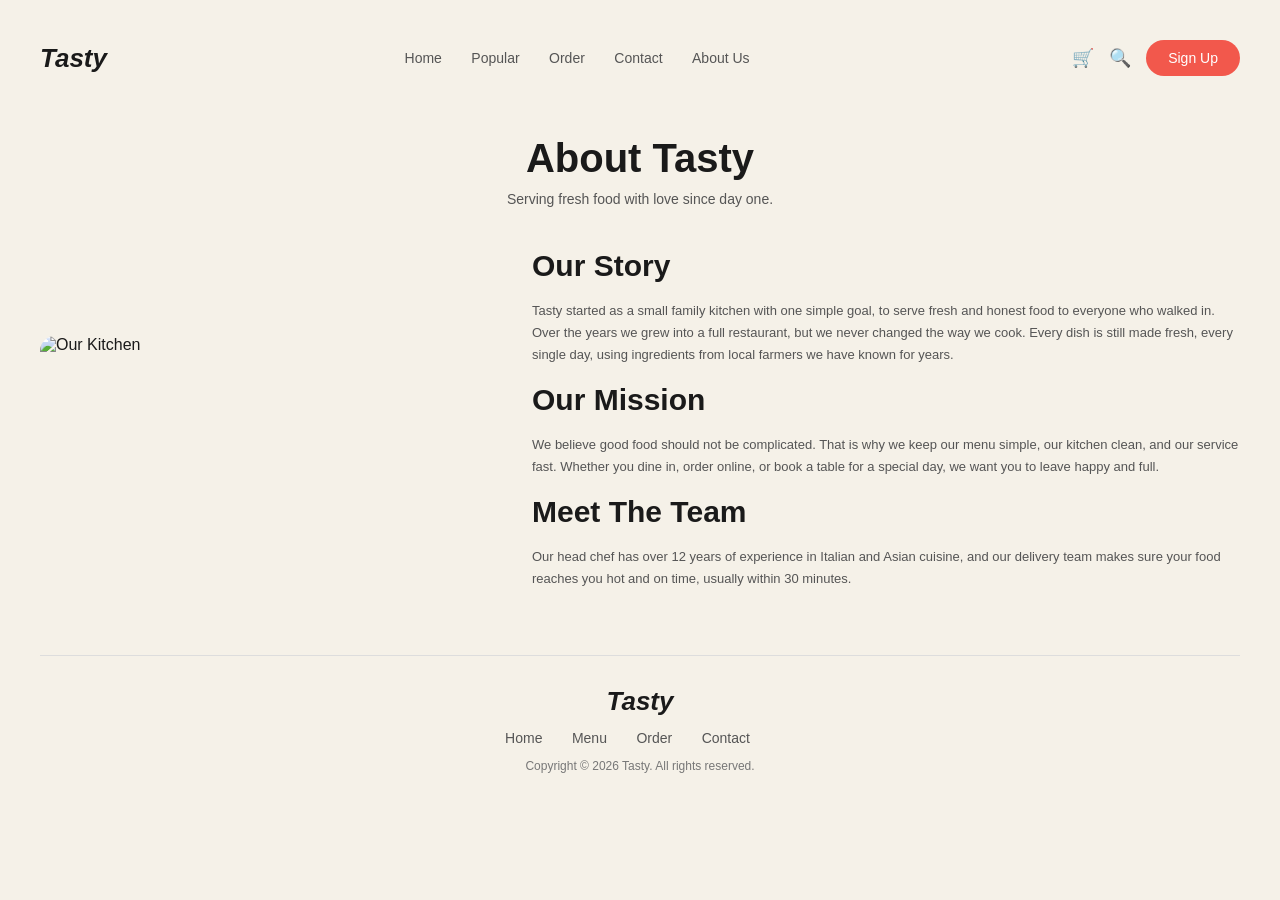
==== about.html @ b367d43d "Add files via upload" ====
<!DOCTYPE html>
<html>
<head>
    <title>About Us - Tasty</title>
    <link rel="stylesheet" href="style.css">
</head>
<body>

    <!-- ========== NAVBAR ========== -->
    <div class="navbar">
        <div class="logo">Tasty</div>
        <div class="menu">
            <a href="index.html">Home</a>
            <a href="popular.html">Popular</a>
            <a href="order.html">Order</a>
            <a href="contact.html">Contact</a>
            <a href="about.html">About Us</a>
        </div>
        <div class="nav-right">
            <span class="icon">&#128722;</span>
            <span class="icon search">&#128269;</span>
            <button class="btn-red">Sign Up</button>
        </div>
    </div>

    <!-- ========== PAGE TITLE ========== -->
    <div class="page-header">
        <h1>About Tasty</h1>
        <p>Serving fresh food with love since day one.</p>
    </div>

    <!-- ========== ABOUT CONTENT ========== -->
    <div class="about">
        <div class="about-img" style="width:40%;">
            <img src="Images/image9.jpg" alt="Our Kitchen">
        </div>
        <div class="about-text" style="width:60%;">
            <h2>Our Story</h2>
            <p>Tasty started as a small family kitchen with one simple goal,
            to serve fresh and honest food to everyone who walked in. Over
            the years we grew into a full restaurant, but we never changed
            the way we cook. Every dish is still made fresh, every single day,
            using ingredients from local farmers we have known for years.</p>

            <h2>Our Mission</h2>
            <p>We believe good food should not be complicated. That is why
            we keep our menu simple, our kitchen clean, and our service
            fast. Whether you dine in, order online, or book a table for a
            special day, we want you to leave happy and full.</p>

            <h2>Meet The Team</h2>
            <p>Our head chef has over 12 years of experience in Italian
            and Asian cuisine, and our delivery team makes sure your food
            reaches you hot and on time, usually within 30 minutes.</p>
        </div>
    </div>

    <!-- ========== FOOTER ========== -->
    <div class="footer">
        <div class="logo">Tasty</div>
        <div class="menu">
            <a href="index.html">Home</a>
            <a href="menu.html">Menu</a>
            <a href="order.html">Order</a>
            <a href="contact.html">Contact</a>
        </div>
        <p class="copy">Copyright &copy; 2026 Tasty. All rights reserved.</p>
    </div>

</body>
</html>
---- style.css ----
/* ---------- BASIC SETTINGS ---------- */
* {
    margin: 0;
    padding: 0;
    box-sizing: border-box;
}

body {
    font-family: Arial, Helvetica, sans-serif;
    background-color: #f5f1e8;
    color: #1a1a1a;
    padding: 30px 40px;
}

img {
    width: 100%;
    display: block;
    border-radius: 15px;
}

h1, h2, h3 {
    font-family: "Trebuchet MS", Arial, sans-serif;
}

/* ---------- BUTTONS ---------- */
.btn-red {
    background-color: #f2584c;
    color: white;
    border: none;
    padding: 10px 22px;
    border-radius: 25px;
    font-size: 14px;
    cursor: pointer;
}

.btn-black {
    background-color: #1a1a1a;
    color: white;
    border: none;
    padding: 12px 26px;
    border-radius: 25px;
    font-size: 14px;
    cursor: pointer;
}

.btn-white {
    background-color: transparent;
    color: #1a1a1a;
    border: 1px solid #999;
    padding: 12px 26px;
    border-radius: 25px;
    font-size: 14px;
    cursor: pointer;
}

.btn-yellow {
    background-color: #e9a825;
    color: #1a1a1a;
    border: none;
    padding: 10px 20px;
    border-radius: 20px;
    font-size: 13px;
    cursor: pointer;
}

.btn-circle {
    width: 40px;
    height: 40px;
    border-radius: 50%;
    border: 1px solid #999;
    background-color: transparent;
    cursor: pointer;
}

.small {
    padding: 8px 18px;
}

/* ---------- NAVBAR ---------- */
.navbar {
    display: flex;
    justify-content: space-between;
    align-items: center;
    padding: 10px 0px 30px 0px;
}

.logo {
    font-size: 26px;
    font-style: italic;
    font-weight: bold;
}

.menu a {
    text-decoration: none;
    color: #555;
    margin-right: 25px;
    font-size: 14px;
}

.menu a:hover {
    color: #f2584c;
}

.nav-right {
    display: flex;
    align-items: center;
}

.icon {
    margin-right: 15px;
    font-size: 18px;
    cursor: pointer;
}

.search {
    color: #f2584c;
}

/* ---------- HERO ---------- */
.hero {
    display: flex;
    margin-bottom: 30px;
}

.hero-left {
    width: 45%;
    padding-top: 20px;
}

.hero-left h1 {
    font-size: 52px;
    line-height: 60px;
    margin-bottom: 37px;
}

/* .hero-tag was for a promo badge, not using it anymore */
.hero-tag {
    background-color: red;
    color: white;
    padding: 5px;
}

.hero-buttons {
    display: flex;
    align-items: center;
}

.hero-buttons button {
    margin-right: 12px;
}

.hero-right {
    width: 55%;
    position: relative;
}

.hero-right img {
    height: 300px;
    object-fit: cover;
}

.search-box {
    background-color: white;
    border-radius: 25px;
    padding: 6px 6px 6px 18px;
    display: flex;
    justify-content: space-between;
    align-items: center;
    width: 60%;
    position: absolute;
    bottom: 15px;
    right: 15px;
}

.search-box input {
    border: none;
    outline: none;
    font-size: 13px;
    width: 70%;
}

/* ---------- ORANGE STRIP ---------- */
.strip {
    background: linear-gradient(to right, #1a1a1a, #f2584c, #e9a825);
    border-radius: 40px;
    padding: 15px 25px;
    display: flex;
    justify-content: space-between;
    margin-bottom: 30px;
}

.strip-item {
    display: flex;
    align-items: center;
    width: 23%;
}

.strip-item img {
    width: 50px;
    height: 50px;
    border-radius: 50%;
    margin-right: 12px;
}

.strip-text h4 {
    color: white;
    font-size: 14px;
}

.strip-text p {
    color: #eee;
    font-size: 12px;
}

.lastitem {
    margin-right: 0px;
}

/* ---------- CARDS SECTION ---------- */
.cards {
    display: flex;
    margin-bottom: 50px;
}

.col-left {
    width: 45%;
    margin-right: 20px;
}

.col-right {
    width: 55%;
}

.row {
    display: flex;
    margin-bottom: 20px;
}

.card {
    border-radius: 20px;
    overflow: hidden;
}

.big-card {
    margin-bottom: 20px;
}

.big-card img {
    height: 290px;
    object-fit: cover;
}

.mid-card {
    width: 50%;
    margin-right: 20px;
}

.mid-card img {
    height: 170px;
    object-fit: cover;
}

.small-card {
    width: 50%;
}

.small-card img {
    height: 170px;
    object-fit: cover;
}

.yellow-card {
    width: 50%;
    background-color: #e9a825;
    padding: 20px;
}

.dark-card {
    width: 50%;
    background-color: #1a1a1a;
    color: white;
    padding: 20px;
    margin-right: 20px;
}

.small-title {
    font-size: 11px;
    color: #666;
    margin-bottom: 6px;
}

.dark-card .small-title {
    color: #aaa;
}

.card h3 {
    font-size: 20px;
    line-height: 26px;
    margin-bottom: 10px;
}

.card-text {
    font-size: 12px;
    line-height: 18px;
    margin-bottom: 15px;
}

/* red banner */
.red-card {
    background-color: #f2584c;
    color: white;
    display: flex;
    padding: 25px;
}

.red-left {
    width: 45%;
    padding-right: 15px;
}

.red-right {
    width: 55%;
}

.red-card p {
    font-size: 12px;
    line-height: 18px;
    margin-bottom: 15px;
}

/* ---------- ABOUT SECTION ---------- */
.about {
    display: flex;
    align-items: center;
    margin-bottom: 50px;
}

.about-img {
    width: 25%;
    margin-right: 20px;
}

.about-img img {
    height: 180px;
    object-fit: cover;
}

.about-card {
    width: 25%;
    margin-right: 30px;
}

.mini-box {
    background-color: #1a1a1a;
    color: white;
    border-radius: 15px;
    padding: 20px;
    font-size: 12px;
    line-height: 20px;
}

.about-text {
    width: 50%;
}

.about-text h2 {
    font-size: 30px;
    line-height: 38px;
    margin-bottom: 15px;
}

.about-text p {
    font-size: 13px;
    line-height: 22px;
    color: #555;
    margin-bottom: 15px;
}

.link {
    font-size: 13px;
    color: #1a1a1a;
}

/* ---------- RESERVATION ---------- */
.reserve {
    display: flex;
    margin-bottom: 40px;
}

.reserve-left {
    width: 50%;
    background-color: #ece7da;
    border-radius: 20px;
    padding: 40px;
    margin-right: 20px;
}

.reserve-left h2 {
    font-size: 34px;
}

.red-text {
    color: #f2584c;
    margin-bottom: 15px;
}

.reserve-left p {
    font-size: 13px;
    line-height: 22px;
    color: #555;
    margin-bottom: 25px;
}

.reserve-btns button {
    margin-right: 10px;
}

.reserve-right {
    width: 50%;
    background-color: #1a1a1a;
    border-radius: 20px;
    padding: 20px;
}

.reserve-right img {
    height: 240px;
    object-fit: cover;
}

/* ---------- FOOTER ---------- */
.footer {
    text-align: center;
    padding-top: 30px;
    border-top: 1px solid #ddd;
}

.footer .logo {
    margin-bottom: 12px;
}

.footer .menu {
    margin-bottom: 12px;
}

.copy {
    font-size: 12px;
    color: #777;
}

/* ---------- PAGE HEADER (used on inner pages) ---------- */
.page-header {
    text-align: center;
    padding: 30px 0px 40px 0px;
}

.page-header h1 {
    font-size: 40px;
    margin-bottom: 10px;
}

.page-header p {
    color: #555;
    font-size: 14px;
}

/* ---------- POPULAR PAGE ---------- */
.popular-grid {
    display: flex;
    flex-wrap: wrap;
    justify-content: space-between;
    margin-bottom: 50px;
}

.popular-item {
    width: 31%;
    background-color: white;
    border-radius: 15px;
    padding: 15px;
    margin-bottom: 25px;
    text-align: center;
}

.popular-item img {
    height: 160px;
    object-fit: cover;
    margin-bottom: 12px;
}

.popular-item h3 {
    font-size: 17px;
    margin-bottom: 6px;
}

.price {
    color: #f2584c;
    font-weight: bold;
    margin-bottom: 12px;
}

/* ---------- MENU PAGE ---------- */
.menu-heading {
    font-size: 22px;
    margin-bottom: 15px;
    margin-top: 30px;
    color: #f2584c;
}

.menu-list {
    margin-bottom: 10px;
}

.menu-row {
    display: flex;
    align-items: center;
    padding: 10px 0px;
    border-bottom: 1px dashed #ccc;
}

.item-name {
    font-size: 15px;
}

.dots {
    flex-grow: 1;
    border-bottom: 1px dotted #999;
    margin: 0px 8px;
    margin-bottom: 5px;
}

.item-price {
    font-size: 15px;
    font-weight: bold;
}

.menu-btn-wrap {
    text-align: center;
    margin: 40px 0px;
}

/* ---------- FORMS (order + contact) ---------- */
.form-box {
    background-color: white;
    border-radius: 15px;
    padding: 30px;
    max-width: 500px;
    margin: 0 auto 50px auto;
}

.form-box label {
    display: block;
    font-size: 13px;
    margin-bottom: 6px;
    margin-top: 15px;
    color: #444;
}

.form-box input,
.form-box select,
.form-box textarea {
    width: 100%;
    padding: 10px;
    border: 1px solid #ccc;
    border-radius: 8px;
    font-size: 14px;
    font-family: Arial, Helvetica, sans-serif;
}

.form-box button {
    margin-top: 20px;
}

/* ---------- CONTACT PAGE ---------- */
.contact-wrap {
    display: flex;
    justify-content: space-between;
    margin-bottom: 30px;
}

.contact-info {
    width: 35%;
}

.contact-info h3 {
    font-size: 16px;
    margin-top: 20px;
    margin-bottom: 5px;
    color: #f2584c;
}

.contact-info p {
    font-size: 14px;
    color: #444;
}

.contact-wrap .form-box {
    width: 55%;
    margin: 0;
}

/* ---------- FOR SMALL SCREENS ---------- */
@media (max-width: 800px) {
    .hero, .cards, .about, .reserve, .row {
        display: block;
    }

    .hero-left, .hero-right, .col-left, .col-right,
    .about-img, .about-card, .about-text,
    .reserve-left, .reserve-right, .mid-card,
    .small-card, .yellow-card, .dark-card {
        width: 100%;
        margin-right: 0;
        margin-bottom: 20px;
    }

    .hero-left h1 {
        font-size: 36px;
        line-height: 44px;
    }

    .search-box {
        position: static;
        width: 100%;
        margin-top: 10px;
    }

    .popular-item {
        width: 100%;
    }

    .contact-wrap {
        display: block;
    }

    .contact-info, .contact-wrap .form-box {
        width: 100%;
        margin-bottom: 25px;
    }
}
/* strip section still looks a bit squished on phone, will fix later */
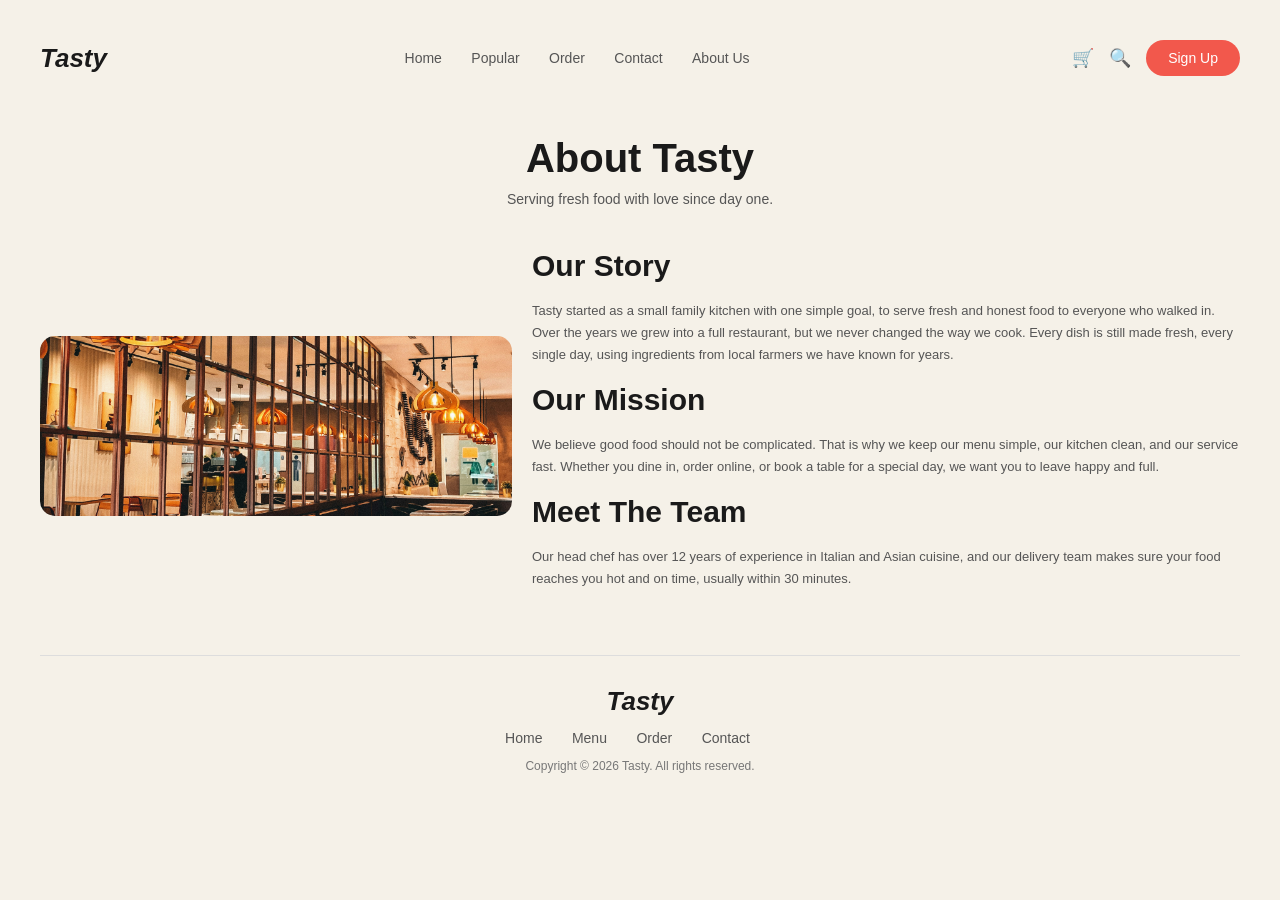
==== commit 485a95f4: "Update image source in about.html" ====
--- a/about.html
+++ b/about.html
@@ -32,7 +32,7 @@
     <!-- ========== ABOUT CONTENT ========== -->
     <div class="about">
         <div class="about-img" style="width:40%;">
-            <img src="Images/image9.jpg" alt="Our Kitchen">
+            <img src="Images/restau.jpg" alt="Our Kitchen">
         </div>
         <div class="about-text" style="width:60%;">
             <h2>Our Story</h2>
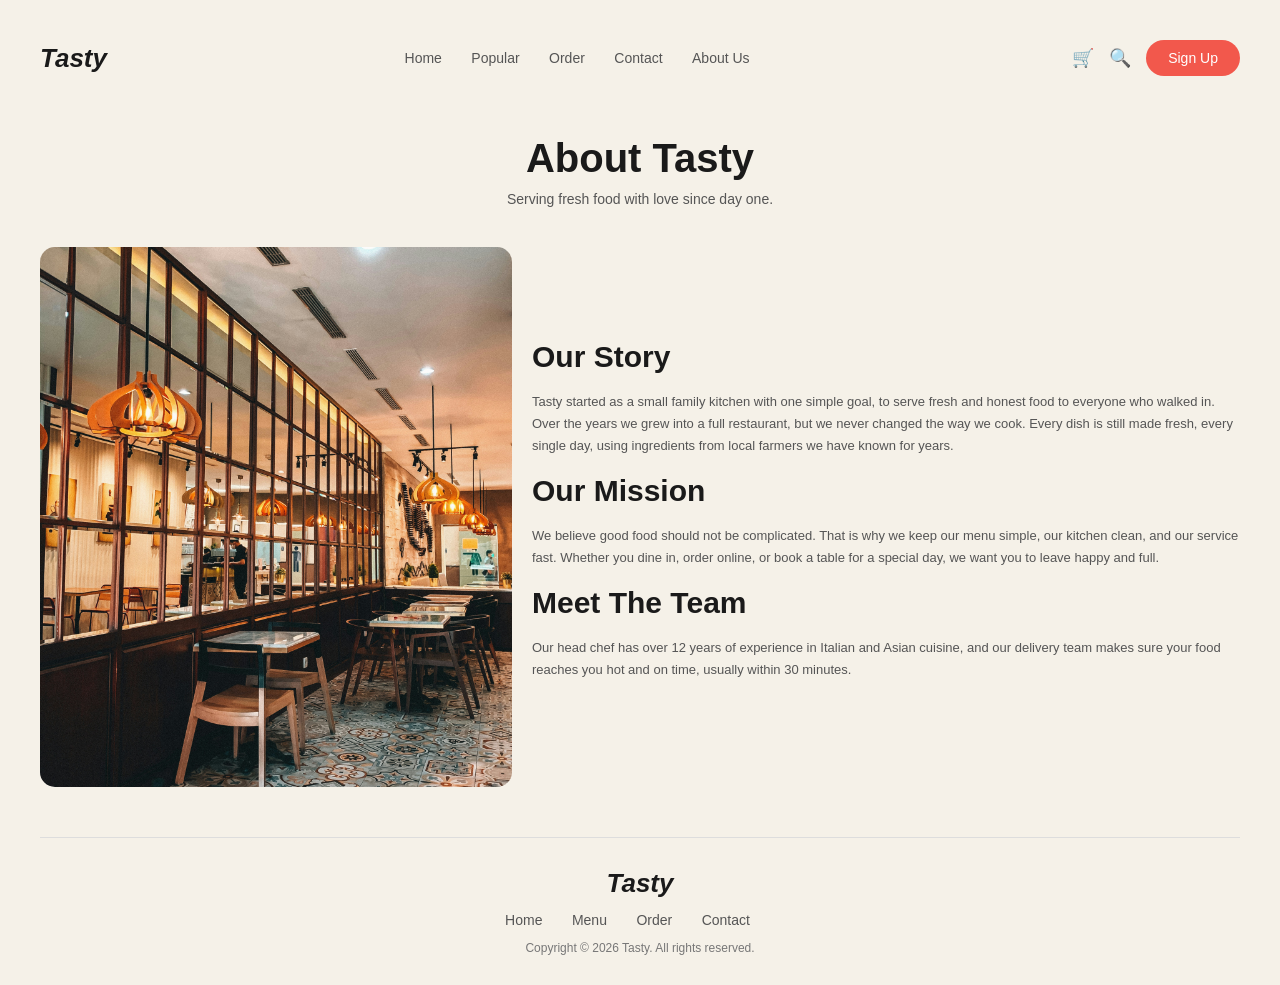
==== commit dd9af72e: "Update about.html" ====
--- a/about.html
+++ b/about.html
@@ -31,8 +31,8 @@
 
     <!-- ========== ABOUT CONTENT ========== -->
     <div class="about">
-        <div class="about-img" style="width:40%;">
-            <img src="Images/restau.jpg" alt="Our Kitchen">
+        <div class="about-img" style="width:40%; height:60vh;">
+            <img src="Images/restau.jpg" style="width:100%; height:100%; object-fit: cover;" alt="Our Kitchen">
         </div>
         <div class="about-text" style="width:60%;">
             <h2>Our Story</h2>
